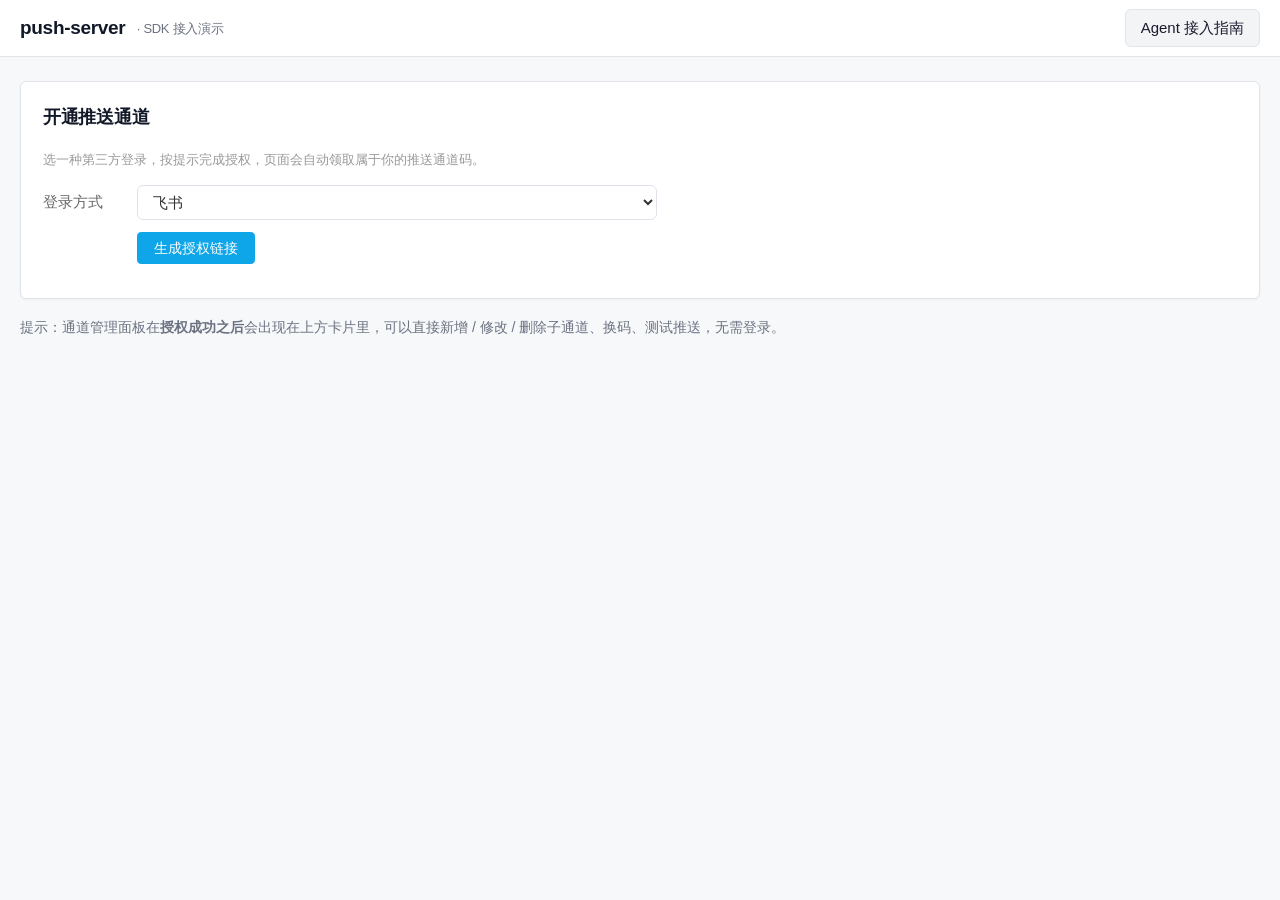
==== demo.html @ f9f12181 "feat: 将通道管理融合到push-sdk" ====
<!doctype html>
<html lang="zh-CN">
<head>
<meta charset="utf-8">
<meta name="viewport" content="width=device-width, initial-scale=1">
<meta http-equiv="Cache-Control" content="no-cache, no-store, must-revalidate">
<title>SDK 接入演示 · 一封传话</title>
<!--
  这个演示页引入官网 style.css，只是为了让它和你看到的官网 index.html 长得一样。
  你自己的网站集成 push-sdk.js 时【不需要】引这个 style.css ——
  SDK 已把所需样式注入并限定在 .yf-auth / .yf-mgr / .yf-portal 作用域内，
  不会改动你网站原有的样式和功能（详见 push-sdk.js 头部注释）。
-->
<link rel="stylesheet" href="assets/style.css?v=14">
</head>
<body>

<header class="topbar">
  <div class="wrap">
    <a href="/push-server-frontend"><span class="brand">push-server<span class="sub"> · SDK 接入演示</span></span></a>
    <span style="flex:1"></span>
    <a class="keybtn" href="https://push.phprm.com/skill.md" target="_blank" rel="noopener">Agent 接入指南</a>
  </div>
</header>

<main class="wrap" style="padding-top:24px">

  <section class="card">
    <div class="card-head">
      <h2>开通推送通道</h2>
    </div>
    <div id="auth-slot"></div>
    <p id="result" class="muted small" style="display:none;margin-top:14px"></p>
  </section>

  <p class="muted small">提示：通道管理面板在<b>授权成功之后</b>会出现在上方卡片里，可以直接新增 / 修改 / 删除子通道、换码、测试推送，无需登录。</p>

</main>

<script src="assets/push-sdk.js?v=8"></script>
<script>
  YfPush.create({ mcpSource: 'my-test-page' }).mountAuthCard('#auth-slot', {
    title: '',
    onSuccess: function (r) {
      var el = document.getElementById('result');
      el.textContent = '你的通道码：' + r.channelCode;
      el.style.display = '';
      console.log('通道码', r.channelCode);
    }
  });
</script>

</body>
</html>
---- assets/style.css ----
/* push-server 通道管理 —— 科技从业者风格（浅色极简） */
:root {
  --bg: #f6f8fa;
  --bg-elevated: #ffffff;
  --bg-overlay: #f3f4f6;
  --line: #e1e4e8;
  --line-subtle: #f0f1f3;
  --text: #1a1a2e;
  --text-primary: #111827;
  --muted: #6b7280;
  --brand: #0ea5e9;
  --brand-dark: #0284c7;
  --brand-bg: rgba(14, 165, 233, 0.08);
  --teal: #14b8a6;
  --ok: #059669;
  --warn: #d97706;
  --err: #dc2626;
  --link: #0366d6;
  --radius: 6px;
}

* { box-sizing: border-box; }
html, body { margin: 0; padding: 0; }
body {
  background: var(--bg);
  color: var(--text);
  font: 16px/1.55 -apple-system, BlinkMacSystemFont, "Inter", "Segoe UI", Roboto, "Helvetica Neue", Arial, sans-serif;
  -webkit-font-smoothing: antialiased;
  -moz-osx-font-smoothing: grayscale;
}
a { color: var(--link); text-decoration: none; }
a:hover { text-decoration: underline; opacity: 0.9; }
.mono { font-family: "JetBrains Mono", "Fira Code", "SFMono-Regular", Consolas, Menlo, "Courier New", monospace; font-size: 15px; }
.muted { color: var(--muted); font-size: 15px; }
.small { font-size: 14px; }
.err { color: var(--err); }

.wrap { max-width: 1360px; margin: 0 auto; padding: 0 20px; }

/* ---------- GitHub Corner ---------- */
/* 悬停闪烁的根因：原来只有 <svg> 是 absolute，<a> 本身是零尺寸行内盒，
   hover 命中的是 svg 的“已绘制像素”——挥手动画一动、或鼠标压到三角的透明斜边，
   hover 就会瞬间丢失再回来，表现为快速闪现。
   修法：<a> 自己撑出一个稳定的 70x70 命中区，svg 设 pointer-events:none 不参与命中判定，
   于是无论手臂怎么挥、鼠标压在哪，hover 都不再抖动。 */
.github-corner {
  position: fixed; top: 0; right: 0;
  width: 70px; height: 70px; z-index: 9999;
  overflow: hidden; text-decoration: none;
}
.github-corner:hover { text-decoration: none; opacity: 1; }
.github-corner svg {
  position: absolute; top: 0; right: 0; border: 0;
  fill: #151513; color: #fff;
  pointer-events: none;
}
.github-corner:hover .octo-arm { animation: octocat-wave 560ms ease-in-out; }
@keyframes octocat-wave { 0%,100% { transform: rotate(0); } 20%,60% { transform: rotate(-25deg); } 40%,80% { transform: rotate(10deg); } }
@media (max-width: 500px) {
  .github-corner:hover .octo-arm { animation: none; }
  .github-corner .octo-arm { animation: octocat-wave 560ms ease-in-out; }
}

/* ---------- 顶栏 ---------- */
.topbar {
  background: var(--bg-elevated);
  border-bottom: 1px solid var(--line);
  position: sticky; top: 0; z-index: 50;
}
.topbar .wrap { display: flex; align-items: center; gap: 18px; height: 56px; }
.brand { font-size: 19px; font-weight: 600; color: var(--text-primary); white-space: nowrap; letter-spacing: -0.3px; }
.brand .sub { font-size: 13px; font-weight: 400; color: var(--muted); margin-left: 8px; vertical-align: 1px; }

.keybtn {
  border: 1px solid var(--line); background: var(--bg-overlay); color: var(--text);
  border-radius: var(--radius); padding: 6px 15px; font-size: 15px; cursor: pointer;
  white-space: nowrap; font-weight: 500;
  transition: all 0.15s ease;
}
.keybtn.has { border-color: var(--ok); color: var(--ok); }
.keybtn:hover { border-color: var(--brand); color: var(--brand); background: var(--brand-bg); }

/* ---------- Agent 指南药丸 ---------- */
.agent-guide-pill {
  display: inline-flex; align-items: center; gap: 6px; white-space: nowrap;
  padding: 4px 10px; border: 1px solid var(--line); border-radius: var(--radius);
  background: var(--bg-overlay); font-size: 15px; line-height: 1.4;
}
.agent-guide-pill-icon { width: 15px; height: 15px; flex-shrink: 0; color: var(--muted); }
.agent-guide-pill-link { display: inline-flex; align-items: center; gap: 4px; color: var(--text); text-decoration: none; }
.agent-guide-pill-link:hover { text-decoration: underline; }
.agent-guide-pill-label { flex-shrink: 0; color: var(--muted); }
.agent-guide-pill-url { font-family: "JetBrains Mono", "Fira Code", Consolas, Menlo, monospace; font-size: 13px; color: var(--brand); }
.agent-guide-pill-btn {
  display: flex; align-items: center; justify-content: center;
  padding: 2px; border: 0; border-radius: 4px;
  background: transparent; color: var(--muted); cursor: pointer;
  transition: all 0.15s;
}
.agent-guide-pill-btn:hover { background: var(--line); color: var(--text); }
.agent-guide-pill-btn svg { width: 15px; height: 15px; }
.agent-guide-pill-btn .agent-guide-check-icon { display: none; }
.agent-guide-pill-btn.is-copied .agent-guide-copy-icon { display: none; }
.agent-guide-pill-btn.is-copied .agent-guide-check-icon { display: block; color: var(--brand); }

@media (max-width: 900px) {
  .agent-guide-pill .agent-guide-pill-url { display: none; }
  .agent-guide-pill-label::after { content: " skill.md"; }
}

/* ---------- 布局 ---------- */
main.wrap { padding: 26px 20px 44px; }
.card {
  background: var(--bg-elevated);
  border: 1px solid var(--line);
  border-radius: var(--radius); padding: 22px;
  margin-bottom: 18px;
  box-shadow: 0 1px 3px rgba(0,0,0,0.04);
}
.card h2 { font-size: 18px; margin: 0 0 16px; font-weight: 600; color: var(--text-primary); letter-spacing: -0.3px; }
.card h2 .hint { font-size: 15px; color: var(--muted); font-weight: 400; margin-left: 8px; }
.card-head { display: flex; align-items: center; justify-content: space-between; gap: 10px; flex-wrap: wrap; margin-bottom: 16px; }
.card-head h2 { margin: 0; }
.card-head-btns { display: flex; gap: 8px; }
.placeholder { text-align: center; padding: 34px 12px; color: var(--muted); }
.foot { text-align: center; padding: 10px 0 34px; font-size: 14px; color: var(--muted); }

/* ---------- 分享：当前网址 + 复制链接（版式对齐 push-front share.html 底部说明框） ---------- */
#shareCard h2 { font-size: 22px; line-height: 1.45; margin: 0 0 14px; color: var(--text-primary); }
#shareCard p:not(.muted) { font-size: 15px; line-height: 1.85; color: #444; margin: 8px 0; }
.share-linkbox { display: flex; align-items: center; gap: 8px; margin-top: 14px; }
.share-linkbox input {
  flex: 1; min-width: 0;
  border: 1px solid #e0e4ea; border-radius: 6px;
  padding: 8px 12px; font-size: 14px; color: #555;
  background: #fafafa;
}
.share-linkbox input:focus { outline: none; border-color: var(--brand); box-shadow: 0 0 0 3px var(--brand-bg); }
#copyPageUrlBtn { display: inline-flex; align-items: center; justify-content: center; gap: 5px; white-space: nowrap; }
.share-btn-icon { width: 15px; height: 15px; flex-shrink: 0; }
#copyPageUrlBtn .share-btn-check { display: none; }
#copyPageUrlBtn.is-copied .share-btn-copy { display: none; }
#copyPageUrlBtn.is-copied .share-btn-check { display: block; }
/* 分享说明里的变量（channelCode / X-Push-Channel-Code）样式，与 share.html 一致 */
#shareCard .muted.small { font-size: 13px; color: #999; margin-top: 8px; }
code {
  font-size: 87.5%;
  color: #e83e8c;
  word-break: break-word;
}
/* 分享区：工具速览小节、可复制的代码片段、折叠的排障要点 */
#shareCard .share-h3 { font-size: 16px; line-height: 1.5; color: var(--text-primary); margin: 22px 0 6px; }
#shareCard .share-list { margin: 6px 0 0; padding-left: 20px; font-size: 14px; line-height: 1.8; color: #444; }
#shareCard .share-list li { margin: 4px 0; }
.share-code { position: relative; margin: 10px 0 4px; }
/* 右上角留给复制按钮：pre 是 pre-wrap，不预留内边距的话长串会绕到按钮底下 */
.share-code pre {
  margin: 0; padding: 12px 132px 12px 14px; background: #f8f9fa; border: 1px solid #e0e4ea; border-radius: 6px;
  font-family: 'SFMono-Regular', Consolas, 'Liberation Mono', Menlo, monospace;
  font-size: 12.5px; line-height: 1.6; color: #212529; white-space: pre-wrap; word-break: break-all;
}
.share-code-btn {
  position: absolute; top: 6px; right: 6px; z-index: 2;
  padding: 3px 9px; font-size: 12px; background: #fff;
}
.share-pit { margin-top: 20px; font-size: 14px; line-height: 1.8; color: #444; }
.share-pit > summary { cursor: pointer; font-weight: 600; color: var(--text-primary); }

/* ---------- 示例通道信息 ---------- */
.demo-channel {
  display: flex; gap: 16px; align-items: center;
  background: var(--bg-overlay); border: 1px solid var(--line);
  border-radius: var(--radius); padding: 14px 16px; margin-bottom: 16px;
}
.demo-channel .qr { width: 92px; height: 92px; border-radius: var(--radius); border: 1px solid var(--line); background: #fff; }
.demo-channel-info { flex: 1; min-width: 0; }
.demo-channel-info .row1 { display: flex; align-items: center; gap: 8px; flex-wrap: wrap; }
.demo-channel-info .row1 a { font-weight: 600; font-size: 17px; color: var(--text-primary); }
.tag {
  display: inline-block; font-size: 13px; padding: 3px 9px; border-radius: 999px;
  background: var(--bg); border: 1px solid var(--line); color: var(--muted);
  font-weight: 500;
}
.tag.on { border-color: var(--ok); color: var(--ok); background: rgba(5, 150, 105, 0.06); }
.demo-channel-info .mono { margin: 4px 0; color: var(--brand); font-weight: 600; font-size: 14px; }
.demo-channel-info .links { display: flex; gap: 16px; flex-wrap: wrap; align-items: baseline; }

/* ---------- 推送表单 ---------- */
.push-form { border-top: 1px solid var(--line-subtle); padding-top: 16px; }
.form-row { display: flex; align-items: flex-start; gap: 14px; margin-bottom: 14px; flex-wrap: wrap; }
.form-row label { width: 76px; flex: none; padding-top: 8px; color: var(--muted); font-size: 15px; font-weight: 500; }
.form-row input[type="text"], .form-row input[type="email"], .form-row textarea, .form-row select {
  flex: 1; min-width: 240px;
  border: 1px solid var(--line); border-radius: var(--radius);
  padding: 8px 11px; font: inherit; color: var(--text); background: var(--bg-elevated);
  font-size: 15px;
  transition: border-color 0.15s;
}
.form-row input:focus, .form-row textarea:focus, .form-row select:focus {
  outline: none; border-color: var(--brand);
  box-shadow: 0 0 0 3px var(--brand-bg);
}
.form-row.actions { margin-top: 18px; }
.form-row.actions label { display: none; }

/* ---------- 三方授权卡片：版式对齐 push-front share.html 的授权卡片 ---------- */
#authCard { border: 0; padding: 18px 20px; box-shadow: 0 2px 10px rgba(31, 60, 79, .04); }
#authCard h2 { margin: 0 0 10px; }
#authCard > .muted { margin: 0 0 14px; font-size: 13px; color: #999; line-height: 1.8; }
#authCard .form-row { gap: 10px; margin-bottom: 12px; flex-wrap: nowrap; }
#authCard .form-row > label { width: 84px; padding-top: 0; line-height: 34px; font-size: 15px; font-weight: 400; color: #666; }
#authCard .form-row input, #authCard .form-row select {
  flex: 1; min-width: 0; max-width: 520px;
  border: 1px solid #e0e4ea; border-radius: 6px; padding: 7px 11px;
  font: inherit; font-size: 15px; line-height: 1.6; color: #333; background: #fff;
}
#authCard .form-row input:focus, #authCard .form-row select:focus {
  outline: none; border-color: #4eb389; box-shadow: 0 0 0 3px rgba(78, 179, 137, .15);
}
#authCard .auth-actions { align-items: center; }
#authCard .btn-primary {
  padding: 0 16px; font-size: 14px; line-height: 30px; font-weight: 500;
  background: #4eb389; border-color: #4eb389;
}
#authCard .btn-primary:hover:not(:disabled) { background: #3da076; border-color: #3da076; }
/* 结果区：浅色正文，配置块沿用 share.html 的浅灰代码块 */
#authCard .auth-result { margin-top: 4px; font-size: 14px; line-height: 1.8; color: #444; }
#authCard .auth-result p { margin: 0 0 8px; }
#authCard .auth-result .result {
  margin: 8px 0 0; background: #f8f9fa; border: 1px solid #dee2e6;
  border-radius: 4px; color: #212529;
}
@media (max-width: 560px) {
  #authCard .form-row { display: block; }
  #authCard .form-row > label { display: block; width: auto; line-height: 1.6; margin-bottom: 4px; }
  #authCard .form-row input, #authCard .form-row select { width: 100%; max-width: none; }
}

/* ---------- 官网讲解视频（推送表单右侧封面卡 + 放大播放层，视频为 share_voiced.mp4） ---------- */
.push-body { display: flex; align-items: flex-start; gap: 20px; }
.push-body > .push-form { flex: 1; min-width: 0; }
.video-card { flex: none; width: 320px; }
.video-card .main-video {
  width: 320px; height: 180px;
  background: url("https://api.phprm.com/file/playend.jpg") center / cover no-repeat;
  border-radius: 12px; overflow: hidden; position: relative; cursor: pointer;
  box-shadow: 0 24px 60px rgba(31, 60, 79, .18);
  transition: transform 0.3s ease, box-shadow 0.3s ease;
}
.video-card .main-video:hover { transform: translateY(-4px); box-shadow: 0 32px 72px rgba(31, 60, 79, .28); }
.video-card .main-video > a { display: block; width: 100%; height: 100%; text-align: center; }
.video-card .main-video > a:hover { text-decoration: none; opacity: 1; }
.video-card .main-video > a img { margin-top: 20px; }
.video-card .main-video > a p { margin: 10px 0 0; font-size: 20px; color: #fff; text-shadow: 0 1px 3px rgba(0, 0, 0, .45); }
.video-layer {
  position: fixed; width: 80%; height: 576px; background: #000;
  top: 50%; left: 50%; transform: translate(-50%, -50%);
  display: none; z-index: 300; border-radius: 8px; box-shadow: 0 30px 80px rgba(0, 0, 0, .5);
}
.video-area { width: 100%; height: 100%; background: #000; border-radius: 8px; overflow: hidden; }
.video-area video { position: absolute; width: 100%; height: 100%; left: 0; top: 0; }
.video-layer .video-shut {
  color: #fff; height: 36px; width: 36px; display: block;
  position: absolute; top: -18px; right: -18px; background: var(--brand);
  border-radius: 50%; text-align: center; line-height: 36px; font-size: 20px;
  cursor: pointer; z-index: 2; box-shadow: 0 4px 12px rgba(0, 0, 0, .25);
}
.video-layer .video-shut:hover { background: var(--brand-dark); text-decoration: none; opacity: 1; }

.result {
  background: #0d1117; color: #3fb950; border-radius: var(--radius);
  padding: 13px 16px; font-size: 14px; overflow: auto;
  font-family: "JetBrains Mono", "Fira Code", Consolas, Menlo, monospace;
  white-space: pre-wrap; word-break: break-all;
  margin: 0; border: 1px solid var(--line);
}

/* ---------- 通用按钮 ---------- */
.btn {
  border: 1px solid var(--line); border-radius: var(--radius); cursor: pointer;
  padding: 6px 15px; font-size: 15px; font-family: inherit; line-height: 1.5;
  background: var(--bg-elevated); color: var(--text);
  font-weight: 500;
  transition: all 0.15s;
}
.btn:disabled { opacity: .4; cursor: not-allowed; }
.btn-primary { background: var(--brand); color: #fff; border-color: var(--brand); font-weight: 600; }
.btn-primary:hover:not(:disabled) { background: var(--brand-dark); border-color: var(--brand-dark); }
.btn-danger { background: var(--err); color: #fff; border-color: var(--err); font-weight: 600; }
.btn-danger:hover:not(:disabled) { background: #b91c1c; border-color: #b91c1c; }
.btn-ghost { border-color: var(--line); color: var(--muted); background: transparent; }
.btn-ghost:hover:not(:disabled) { border-color: var(--brand); color: var(--brand); background: var(--brand-bg); }
/* 表格操作按钮 */
.btn-o-red   { border-color: var(--err);  color: var(--err);  background: transparent; font-size: 14px; }
.btn-o-red:hover   { background: rgba(220, 38, 38, 0.06); }
.btn-o-green { border-color: var(--ok);   color: var(--ok);   background: transparent; font-size: 14px; }
.btn-o-green:hover { background: rgba(5, 150, 105, 0.06); }
.btn-o-blue  { border-color: var(--brand);color: var(--brand);background: transparent; font-size: 14px; }
.btn-o-blue:hover  { background: var(--brand-bg); }
.btn-sm { padding: 4px 11px; font-size: 14px; border-radius: 4px; }
/* 通道名右侧的「群聊」按钮（仅浏览器类型通道） */
.btn-chat { margin-left: 6px; vertical-align: middle; font-size: 12px; }

/* ---------- 通道表格 ---------- */
.table-wrap { overflow-x: auto; }
table.chan { width: 100%; border-collapse: collapse; font-size: 15px; }
/* 表头文字统一居中；数据单元格跟随表头（通道名靠左） */
table.chan th, table.chan td {
  border-bottom: 1px solid var(--line-subtle);
  padding: 12px 14px; text-align: center; vertical-align: middle; white-space: nowrap;
}
table.chan th { color: var(--muted); font-weight: 500; font-size: 13px; text-transform: uppercase; letter-spacing: 0.5px; }
table.chan tr:last-child td { border-bottom: none; }
table.chan tr:hover td { background: var(--bg-overlay); }
table.chan .col-type { width: 140px; }
table.chan .col-qr { width: 150px; }
table.chan .col-name { text-align: left; min-width: 220px; }
table.chan .col-code { width: 160px; }
table.chan .col-time { width: 170px; }
table.chan .col-op { width: 340px; }
.ops-row { display: flex; gap: 6px; align-items: center; justify-content: center; flex-wrap: nowrap; }
table.chan .idx { min-width: 26px; max-width: 100%; height: 26px; padding: 0 8px; border-radius: 999px; background: var(--brand-bg); color: var(--brand);
  display: inline-flex; align-items: center; justify-content: center; font-size: 13px; font-weight: 600; white-space: nowrap; overflow: hidden; text-overflow: ellipsis; }
/* 第一栏：非父通道显示该通道的推送类型 */
table.chan .idx-type { background: var(--bg-overlay); color: var(--muted); }
table.chan .idx-parent { background: rgba(20, 184, 166, 0.12); color: var(--teal); }
table.chan img.qr { width: 64px; height: 64px; border-radius: var(--radius); border: 1px solid var(--line); background: var(--bg); cursor: zoom-in; }
table.chan img.qr:hover { border-color: var(--brand); box-shadow: 0 0 0 3px var(--brand-bg); }

/* 昵称列 */
table.chan .nickname { display: inline-block; min-width: 60px; cursor: pointer; padding: 2px 8px; border-radius: 4px; border: 1px dashed transparent; font-size: 15px; }
table.chan .nickname:hover { background: var(--brand-bg); border-color: var(--brand); }
table.chan .nickname-edit { font: inherit; font-size: 15px; padding: 2px 8px; border: 1px solid var(--brand); border-radius: 4px; outline: none; color: var(--text); background: var(--bg-elevated); }

/* ---------- 二维码浮层 ---------- */
.qr-modal { width: auto; min-width: 420px; padding: 30px; text-align: center; position: relative; }
.qr-modal h3 { text-align: center; word-break: break-all; padding-right: 24px; color: var(--text-primary); }
.qr-big-wrap { display: flex; justify-content: center; padding: 6px 0 10px; }
.qr-big { width: 320px; height: 320px; max-width: 100%; border: 1px solid var(--line); border-radius: var(--radius); background: var(--bg); }
/* 浮层底部这行不再是外链（点击走站内「推送记录」逻辑），手动补回可点击手势 */
#groupUrl { cursor: pointer; }
.modal-close {
  position: absolute; top: 10px; right: 12px;
  width: 28px; height: 28px; line-height: 26px;
  border: none; background: transparent; color: var(--muted);
  font-size: 20px; cursor: pointer; border-radius: 4px; padding: 0;
  transition: all 0.15s;
}
.modal-close:hover { background: var(--line); color: var(--text); }
.modal-close-white {
  position: static; flex: none; width: 28px; height: 28px; line-height: 26px;
  color: var(--text); top: auto; right: auto;
}
.modal-close-white:hover { background: var(--line); color: var(--text); }

/* ---------- 测试推送弹窗 ---------- */
.test-modal { width: 680px; padding: 0; overflow: hidden; }
.modal-head-blue {
  color: var(--brand);
  display: flex;
  align-items: center;
  padding: 14px 16px 0;
  background: none;
}
.modal-head-blue span { font-size: 17px; font-weight: 600; word-break: break-all; }
.modal-body-pad { padding: 22px 0 0 0; }
.trow { display: flex; align-items: center; margin-bottom: 14px; gap: 14px; padding: 4px 10px}
.trow .tkey { width: 58px; flex: none; color: var(--muted); font-size: 15px; text-align: right; font-family: "JetBrains Mono", "Fira Code", Consolas, Menlo, monospace; }
.trow input[type="text"] {
  flex: 1; border: 1px solid var(--line); border-radius: var(--radius);
  padding: 8px 11px; font: inherit; color: var(--text); background: var(--bg-elevated);
  font-size: 15px;
  transition: border-color 0.15s;
}
.trow input[type="text"]:focus { outline: none; border-color: var(--brand); box-shadow: 0 0 0 3px var(--brand-bg); }
.trow .tval { flex: 1; min-width: 0; font-size: 15px; }
.api-url { word-break: break-all; color: var(--link); background: var(--bg-overlay); border: 1px dashed var(--line); border-radius: var(--radius); padding: 8px 11px; margin-top: 6px; font-size: 14px; }
.trow.actions .tval { display: flex; gap: 10px; }
.btn-cancel { background: var(--bg-overlay); color: var(--muted); border-color: var(--line); }
.btn-cancel:hover:not(:disabled) { background: var(--line); color: var(--text); }
table.chan .name { font-weight: 600; color: var(--text-primary); cursor: pointer; }
table.chan .name:hover { color: var(--link); text-decoration: underline; }
table.chan .code { font-family: "JetBrains Mono", "Fira Code", Consolas, Menlo, monospace; font-size: 14px; color: var(--muted); }
.badge-cur { background: var(--brand-bg); color: var(--brand); font-size: 12px; border-radius: 999px; padding: 1px 8px; margin-left: 6px; font-weight: 600; }
.badge-off { background: rgba(217, 119, 6, 0.08); color: var(--warn); font-size: 12px; border-radius: 999px; padding: 1px 8px; margin-left: 6px; font-weight: 600; }
.empty-row { text-align: center; color: var(--muted); padding: 26px 0 !important; }
.load-tip { color: var(--muted); text-align: center; padding: 22px 0; }

/* ---------- 弹窗 ---------- */
.modal-mask {
  position: fixed; inset: 0; background: rgba(0,0,0,0.45);
  display: flex; align-items: flex-start; justify-content: center;
  padding: 90px 16px 16px; z-index: 100;
  backdrop-filter: blur(4px);
}
.modal {
  background: var(--bg-elevated); border-radius: 8px; padding: 64px 106px;
  width: 680px; max-width: 100%; box-shadow: 0 20px 60px rgba(0,0,0,0.12);
  position: relative; border: 1px solid var(--line);
}
.modal h3 { padding-right: 24px; color: var(--text-primary); }
.modal h3 { margin: 0 0 10px; font-size: 17px; font-weight: 600; }
.modal p { margin: 6px 0; }
.modal .form-row label { width: 76px; }
.modal input[type="text"], .modal select {
  width: 100%; border: 1px solid var(--line); border-radius: var(--radius);
  padding: 9px 11px; font: inherit; background: var(--bg-elevated); color: var(--text);
  font-size: 15px;
  transition: border-color 0.15s;
}
.modal input:focus, .modal select:focus { outline: none; border-color: var(--brand); box-shadow: 0 0 0 3px var(--brand-bg); }
.modal-btns { display: flex; gap: 8px; margin-top: 18px; align-items: center; }

/* ---------- Toast ---------- */
#toasts { position: fixed; top: 68px; right: 16px; z-index: 200; display: flex; flex-direction: column; gap: 8px; }
.toast {
  background: var(--bg-elevated); color: var(--text-primary); border-radius: var(--radius);
  padding: 11px 16px; font-size: 15px; max-width: 380px;
  box-shadow: 0 4px 20px rgba(0,0,0,0.08); word-break: break-all;
  border: 1px solid var(--line);
}
.toast.ok { background: var(--ok); color: #fff; border-color: var(--ok); font-weight: 500; }
.toast.err { background: var(--err); color: #fff; border-color: var(--err); font-weight: 500; }

/* ---------- page-agent 面板：整体加宽 20%（历史/输入浮层由 --width 推导，与面板同基准） ---------- */
/* 默认 --width 为 360px；min() 保留库内在窄屏的 100vw-40px 上限，手机端尺寸不变 */
#page-agent-runtime_agent-panel {
  --width: min(432px, calc(100vw - 40px));
  --history-width: calc(var(--width) - var(--side-space) * 2);
}
/* header 条在面板内居中，只缩 header（当前 = --width 的 91.2%，即在上次 95% 基础上再减 4%），
   历史/输入浮层仍按 --width 推导，不受影响 */
#page-agent-runtime_agent-panel > [class*=_header_] {
  width: calc(var(--width) * 0.912);
  margin-inline: auto;
}

@media (max-width: 760px) {
  .topbar .wrap { height: auto; flex-wrap: wrap; padding: 10px 20px; row-gap: 10px; }
  .modal { width: auto; padding: 30px 22px; }
  .qr-modal { min-width: 0; }
  .qr-big { width: 260px; height: 260px; }
  .share-linkbox { flex-direction: column; align-items: stretch; }
  .push-body { display: block; }
  .video-card { width: 100%; margin-top: 16px; }
  .video-card .main-video { margin: 0 auto; }
}
/* 窄屏放不下「代码块 + 右上角按钮」的预留宽度，按钮落到代码块下方右对齐 */
@media (max-width: 560px) {
  .share-code { text-align: right; }
  .share-code pre { padding-right: 14px; text-align: left; }
  .share-code-btn { position: static; display: inline-block; margin-top: 8px; }
}
@media (max-width: 640px) {
  .form-row label { width: 100%; padding-top: 0; }
  .demo-channel { flex-direction: column; align-items: flex-start; }
}
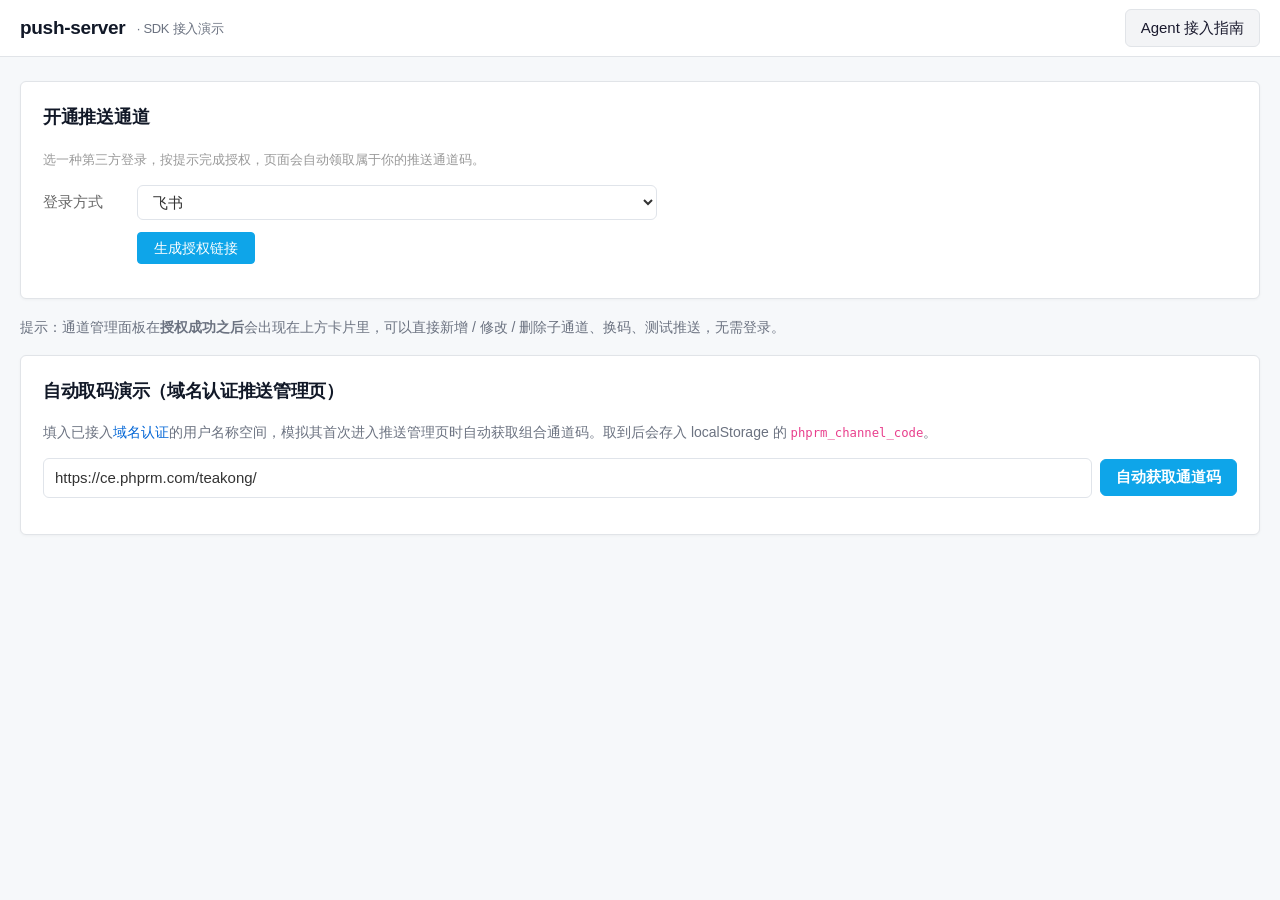
==== commit b2510bcf: "feat: 支持站长域名认证后给每个注册用户自动开通通道码" ====
--- a/demo.html
+++ b/demo.html
@@ -12,6 +12,18 @@
   不会改动你网站原有的样式和功能（详见 push-sdk.js 头部注释）。
 -->
 <link rel="stylesheet" href="assets/style.css?v=14">
+<style>
+  /* 自动取码演示：名称空间输入框，统一页面表单控件风格 */
+  #autoNs {
+    flex: 1; min-width: 240px;
+    border: 1px solid #e0e4ea; border-radius: 6px;
+    padding: 7px 11px; font-size: 15px; line-height: 1.6;
+    color: #333; background: #fff;
+    transition: border-color .15s, box-shadow .15s;
+  }
+  #autoNs:focus { outline: none; border-color: #4eb389; box-shadow: 0 0 0 3px rgba(78, 179, 137, .15); }
+  #autoNs::placeholder { color: #aaa; }
+</style>
 </head>
 <body>
 
@@ -35,11 +47,25 @@
 
   <p class="muted small">提示：通道管理面板在<b>授权成功之后</b>会出现在上方卡片里，可以直接新增 / 修改 / 删除子通道、换码、测试推送，无需登录。</p>
 
+  <!-- 自动取码演示：域名认证「推送管理页」场景，用户首次进入时按名称空间自动取组合通道码 -->
+  <section class="card" style="margin-top:16px">
+    <div class="card-head"><h2>自动取码演示（域名认证推送管理页）</h2></div>
+    <p class="muted small">填入已接入<a href="https://push.phprm.com/host.html" target="_blank" rel="noopener">域名认证</a>的用户名称空间，模拟其首次进入推送管理页时自动获取组合通道码。取到后会存入 localStorage 的 <code>phprm_channel_code</code>。</p>
+    <div style="display:flex;gap:8px;align-items:center;flex-wrap:wrap;margin-top:10px">
+      <input id="autoNs" type="text" value="https://ce.phprm.com/teakong/" placeholder="用户名称空间，如 https://ce.phprm.com/teakong/">
+      <button class="btn btn-primary" id="autoGetBtn" type="button">自动获取通道码</button>
+    </div>
+    <p id="autoResult" class="muted small" style="margin-top:12px;display:none"></p>
+    <!-- 取到组合通道码后，在这里直接挂 SDK 的通道管理面板（与授权成功后那块一致） -->
+    <div id="autoMgrSlot" style="margin-top:14px"></div>
+  </section>
+
 </main>
 
 <script src="assets/push-sdk.js?v=8"></script>
 <script>
-  YfPush.create({ mcpSource: 'my-test-page' }).mountAuthCard('#auth-slot', {
+  var sdk = YfPush.create({ mcpSource: 'my-test-page' });
+  sdk.mountAuthCard('#auth-slot', {
     title: '',
     onSuccess: function (r) {
       var el = document.getElementById('result');
@@ -48,6 +74,47 @@
       console.log('通道码', r.channelCode);
     }
   });
+
+  // 自动取码演示：按名称空间自动取回组合通道码
+  var autoGetBtn = document.getElementById('autoGetBtn');
+  var autoMgrHandle = null; // 已挂载的管理面板句柄，重复取码时先销毁旧的
+  if (autoGetBtn) {
+    autoGetBtn.addEventListener('click', function () {
+      var ns = document.getElementById('autoNs').value.trim();
+      var out = document.getElementById('autoResult');
+      out.style.display = '';
+      out.textContent = '正在获取…';
+      sdk.autoGetChannelCode({
+        referer: ns,
+        onSuccess: function (code) { console.log('自动取到组合通道码', code); },
+        onError: function (err) { console.error('自动取码失败', err); }
+      }).then(function (code) {
+        out.textContent = '自动取到组合通道码：' + code + '（已存入 localStorage）';
+        // 拿到码后直接挂出通道管理面板：传 code 走「有码直入」分支，跳过授权卡，
+        // 与上方授权成功后那块完全一致，可新增 / 修改 / 删除子通道、换码、测试推送。
+        var slot = document.getElementById('autoMgrSlot');
+        if (slot) {
+          if (autoMgrHandle && typeof autoMgrHandle.destroy === 'function') { autoMgrHandle.destroy(); }
+          slot.innerHTML = '';
+          autoMgrHandle = sdk.mountAuthCard(slot, {
+            code: code,
+            onCodeChanged: function (newCode) {
+              // 面板里换码后同步回 localStorage，保持与自动取码一致
+              try { localStorage.setItem('phprm_channel_code', newCode); } catch (e) {}
+              out.textContent = '已切换到通道码：' + newCode;
+            }
+          });
+        }
+      })['catch'](function (err) {
+        out.textContent = '获取失败：' + (err && err.message ? err.message : err) + '。该名称空间可能未做域名认证，可改用上方授权卡自行开通。';
+        // 失败时清掉旧面板，避免展示上一次的码造成误会
+        if (autoMgrHandle && typeof autoMgrHandle.destroy === 'function') { autoMgrHandle.destroy(); }
+        autoMgrHandle = null;
+        var slot = document.getElementById('autoMgrSlot');
+        if (slot) { slot.innerHTML = ''; }
+      });
+    });
+  }
 </script>
 
 </body>
